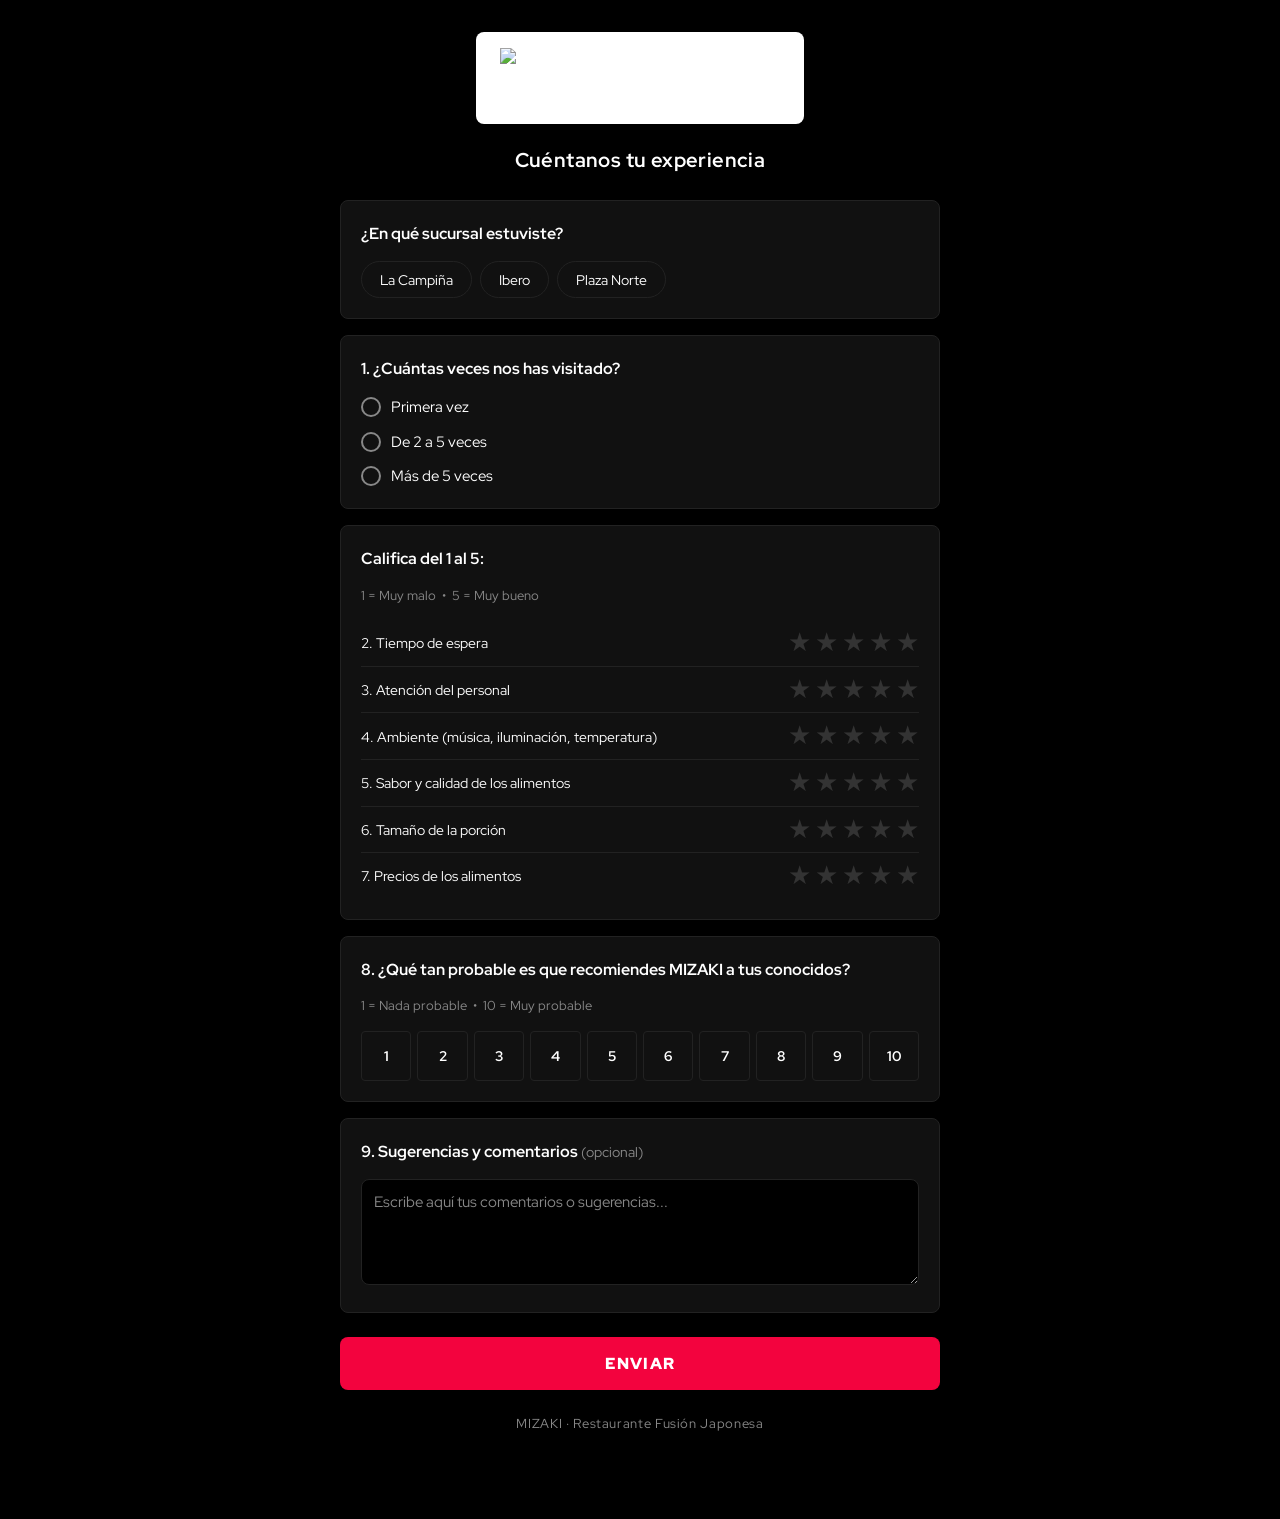
==== index.html @ 4167205d "feat: paginas de encuesta y confirmacion" ====
<!DOCTYPE html>
<html lang="es">
<head>
  <meta charset="UTF-8">
  <meta name="viewport" content="width=device-width, initial-scale=1.0">
  <meta name="robots" content="noindex">
  <title>Encuesta de Calidad — MIZAKI</title>
  <link rel="preconnect" href="https://fonts.googleapis.com">
  <link href="https://fonts.googleapis.com/css2?family=Red+Hat+Display:wght@400;500;700;900&display=swap" rel="stylesheet">
  <link rel="stylesheet" href="assets/style.css">
</head>
<body>
  <div class="survey-container">

    <header class="survey-header">
      <div class="logo-wrapper">
        <img src="assets/logo.png" alt="MIZAKI Restaurante Fusión Japonesa" class="logo">
      </div>
      <p class="tagline">Cuéntanos tu experiencia</p>
    </header>

    <main>
      <form id="survey-form" novalidate>

        <!-- Sucursal -->
        <div class="form-group">
          <label class="question-label">¿En qué sucursal estuviste?</label>
          <div class="pill-group" id="sucursal-group">
            <button type="button" class="pill" data-value="La Campiña">La Campiña</button>
            <button type="button" class="pill" data-value="Ibero">Ibero</button>
            <button type="button" class="pill" data-value="Plaza Norte">Plaza Norte</button>
          </div>
          <input type="hidden" id="sucursal">
        </div>

        <!-- P1: Visitas -->
        <div class="form-group">
          <label class="question-label">1. ¿Cuántas veces nos has visitado?</label>
          <div class="radio-group">
            <label class="radio-option">
              <input type="radio" name="visitas" value="Primera vez">
              <span class="radio-custom"></span>
              <span class="radio-text">Primera vez</span>
            </label>
            <label class="radio-option">
              <input type="radio" name="visitas" value="De 2 a 5 veces">
              <span class="radio-custom"></span>
              <span class="radio-text">De 2 a 5 veces</span>
            </label>
            <label class="radio-option">
              <input type="radio" name="visitas" value="Más de 5 veces">
              <span class="radio-custom"></span>
              <span class="radio-text">Más de 5 veces</span>
            </label>
          </div>
        </div>

        <!-- P2–P7: Estrellas -->
        <div class="form-group">
          <label class="question-label">Califica del 1 al 5:</label>
          <p class="hint">1 = Muy malo &nbsp;•&nbsp; 5 = Muy bueno</p>

          <div class="rating-row">
            <span class="rating-label">2. Tiempo de espera</span>
            <div class="stars" data-field="espera">
              <span class="star" data-value="1">★</span><span class="star" data-value="2">★</span>
              <span class="star" data-value="3">★</span><span class="star" data-value="4">★</span>
              <span class="star" data-value="5">★</span>
            </div>
          </div>
          <input type="hidden" id="espera">

          <div class="rating-row">
            <span class="rating-label">3. Atención del personal</span>
            <div class="stars" data-field="personal">
              <span class="star" data-value="1">★</span><span class="star" data-value="2">★</span>
              <span class="star" data-value="3">★</span><span class="star" data-value="4">★</span>
              <span class="star" data-value="5">★</span>
            </div>
          </div>
          <input type="hidden" id="personal">

          <div class="rating-row">
            <span class="rating-label">4. Ambiente (música, iluminación, temperatura)</span>
            <div class="stars" data-field="ambiente">
              <span class="star" data-value="1">★</span><span class="star" data-value="2">★</span>
              <span class="star" data-value="3">★</span><span class="star" data-value="4">★</span>
              <span class="star" data-value="5">★</span>
            </div>
          </div>
          <input type="hidden" id="ambiente">

          <div class="rating-row">
            <span class="rating-label">5. Sabor y calidad de los alimentos</span>
            <div class="stars" data-field="sabor">
              <span class="star" data-value="1">★</span><span class="star" data-value="2">★</span>
              <span class="star" data-value="3">★</span><span class="star" data-value="4">★</span>
              <span class="star" data-value="5">★</span>
            </div>
          </div>
          <input type="hidden" id="sabor">

          <div class="rating-row">
            <span class="rating-label">6. Tamaño de la porción</span>
            <div class="stars" data-field="porcion">
              <span class="star" data-value="1">★</span><span class="star" data-value="2">★</span>
              <span class="star" data-value="3">★</span><span class="star" data-value="4">★</span>
              <span class="star" data-value="5">★</span>
            </div>
          </div>
          <input type="hidden" id="porcion">

          <div class="rating-row">
            <span class="rating-label">7. Precios de los alimentos</span>
            <div class="stars" data-field="precios">
              <span class="star" data-value="1">★</span><span class="star" data-value="2">★</span>
              <span class="star" data-value="3">★</span><span class="star" data-value="4">★</span>
              <span class="star" data-value="5">★</span>
            </div>
          </div>
          <input type="hidden" id="precios">
        </div>

        <!-- P8: NPS -->
        <div class="form-group">
          <label class="question-label">8. ¿Qué tan probable es que recomiendes MIZAKI a tus conocidos?</label>
          <p class="hint">1 = Nada probable &nbsp;•&nbsp; 10 = Muy probable</p>
          <div class="nps-grid">
            <button type="button" class="nps-btn" data-value="1">1</button>
            <button type="button" class="nps-btn" data-value="2">2</button>
            <button type="button" class="nps-btn" data-value="3">3</button>
            <button type="button" class="nps-btn" data-value="4">4</button>
            <button type="button" class="nps-btn" data-value="5">5</button>
            <button type="button" class="nps-btn" data-value="6">6</button>
            <button type="button" class="nps-btn" data-value="7">7</button>
            <button type="button" class="nps-btn" data-value="8">8</button>
            <button type="button" class="nps-btn" data-value="9">9</button>
            <button type="button" class="nps-btn" data-value="10">10</button>
          </div>
          <input type="hidden" id="nps">
        </div>

        <!-- P9: Comentarios -->
        <div class="form-group">
          <label class="question-label" for="comentario">
            9. Sugerencias y comentarios <span class="optional">(opcional)</span>
          </label>
          <textarea id="comentario" class="textarea-field" rows="4"
            placeholder="Escribe aquí tus comentarios o sugerencias..."></textarea>
        </div>

        <p id="error-msg" class="error-msg" style="display:none"></p>

        <button type="submit" class="btn-submit">ENVIAR</button>
      </form>
    </main>

    <footer class="survey-footer">
      <p>MIZAKI · Restaurante Fusión Japonesa</p>
    </footer>
  </div>

  <script src="assets/survey.js"></script>
</body>
</html>
---- assets/style.css ----
/* === Variables === */
:root {
  --bg:        #000000;
  --surface:   #111111;
  --border:    #222222;
  --accent:    #F3033E;
  --text:      #FFFFFF;
  --muted:     #888888;
  --star-off:  #333333;
  --font:      'Red Hat Display', sans-serif;
  --radius:    8px;
  --max-w:     640px;
  --text-on-accent: #ffffff;
  --surface-hover: #1a1a1a;
}

/* === Reset === */
*, *::before, *::after { box-sizing: border-box; margin: 0; padding: 0; }

/* === Base === */
body {
  background: var(--bg);
  color: var(--text);
  font-family: var(--font);
  font-size: 16px;
  line-height: 1.6;
  min-height: 100vh;
}

/* === Survey layout === */
.survey-container {
  max-width: var(--max-w);
  margin: 0 auto;
  padding: 0 20px 60px;
}

.survey-header {
  text-align: center;
  padding: 32px 0 24px;
}

.logo-wrapper {
  background: #fff;
  display: inline-block;
  padding: 16px 24px;
  border-radius: var(--radius);
  margin-bottom: 20px;
}

.logo { height: 60px; width: auto; display: block; }

.tagline {
  font-size: 1.25rem;
  font-weight: 700;
  letter-spacing: 0.02em;
}

/* === Form group === */
.form-group {
  background: var(--surface);
  border: 1px solid var(--border);
  border-radius: var(--radius);
  padding: 20px;
  margin-bottom: 16px;
}

.question-label {
  display: block;
  font-weight: 700;
  font-size: 1rem;
  margin-bottom: 14px;
}

.optional { font-weight: 400; color: var(--muted); font-size: .875rem; }
.hint { font-size: .8rem; color: var(--muted); margin-bottom: 14px; }

/* === Pills (sucursal) === */
.pill-group { display: flex; flex-wrap: wrap; gap: 8px; }

.pill {
  padding: 8px 18px;
  background: transparent;
  border: 1.5px solid var(--border);
  border-radius: 50px;
  color: var(--text);
  font-family: var(--font);
  font-size: .9rem;
  cursor: pointer;
  transition: all .15s ease;
}
.pill:hover { border-color: var(--accent); color: var(--accent); }
.pill.active { background: var(--accent); border-color: var(--accent); color: var(--text-on-accent); font-weight: 700; }
.pill:focus-visible { outline: 2px solid var(--accent); outline-offset: 2px; }

/* === Radios === */
.radio-group { display: flex; flex-direction: column; gap: 10px; }

.radio-option { display: flex; align-items: center; gap: 10px; cursor: pointer; }
.radio-option input[type="radio"] { display: none; }

.radio-custom {
  width: 20px; height: 20px;
  border-radius: 50%;
  border: 2px solid var(--muted);
  flex-shrink: 0;
  transition: all .15s ease;
  position: relative;
}

.radio-option input[type="radio"]:checked + .radio-custom {
  border-color: var(--accent);
  background: var(--accent);
}

.radio-option input[type="radio"]:checked + .radio-custom::after {
  content: '';
  position: absolute;
  width: 8px; height: 8px;
  background: var(--text-on-accent);
  border-radius: 50%;
  top: 50%; left: 50%;
  transform: translate(-50%, -50%);
}

.radio-text { font-size: .95rem; }

/* === Star ratings === */
.rating-row {
  display: flex;
  align-items: center;
  justify-content: space-between;
  padding: 10px 0;
  border-bottom: 1px solid var(--border);
}
.rating-row:last-of-type { border-bottom: none; }

.rating-label { font-size: .9rem; flex: 1; }

.stars { display: flex; gap: 4px; }

.star {
  font-size: 1.6rem;
  cursor: pointer;
  color: var(--star-off);
  transition: color .1s ease;
  user-select: none;
  line-height: 1;
}
.star.active { color: var(--accent); }

/* === NPS grid === */
.nps-grid {
  display: grid;
  grid-template-columns: repeat(10, 1fr);
  gap: 6px;
  margin-top: 10px;
}

.nps-btn {
  aspect-ratio: 1;
  background: transparent;
  border: 1.5px solid var(--border);
  border-radius: 4px;
  color: var(--text);
  font-family: var(--font);
  font-size: .85rem;
  font-weight: 700;
  cursor: pointer;
  transition: all .15s ease;
}
.nps-btn:hover { border-color: var(--accent); color: var(--accent); }
.nps-btn.active { background: var(--accent); border-color: var(--accent); color: var(--text-on-accent); }
.nps-btn:focus-visible { outline: 2px solid var(--accent); outline-offset: 2px; }

/* === Textarea === */
.textarea-field {
  width: 100%;
  background: var(--bg);
  border: 1.5px solid var(--border);
  border-radius: var(--radius);
  color: var(--text);
  font-family: var(--font);
  font-size: .95rem;
  padding: 12px;
  resize: vertical;
  transition: border-color .15s ease;
}
.textarea-field:focus { outline: none; border-color: var(--accent); }
.textarea-field:focus-visible { outline: 2px solid var(--accent); outline-offset: 0; }
.textarea-field::placeholder { color: var(--muted); }

/* === Error === */
.error-msg {
  background: rgba(243,3,62,.1);
  border: 1px solid var(--accent);
  border-radius: var(--radius);
  color: var(--accent);
  padding: 12px 16px;
  margin-bottom: 16px;
  font-size: .9rem;
}

/* === Submit === */
.btn-submit {
  width: 100%;
  padding: 16px;
  background: var(--accent);
  border: none;
  border-radius: var(--radius);
  color: #fff;
  font-family: var(--font);
  font-size: 1rem;
  font-weight: 900;
  letter-spacing: .08em;
  cursor: pointer;
  transition: opacity .15s ease;
  margin-top: 8px;
}
.btn-submit:hover { opacity: .9; }
.btn-submit:focus-visible { outline: 2px solid var(--accent); outline-offset: 2px; }
.btn-submit:disabled { opacity: .5; cursor: not-allowed; }

/* === Footer === */
.survey-footer {
  text-align: center;
  padding: 24px 0;
  color: var(--muted);
  font-size: .8rem;
  letter-spacing: .05em;
}

/* === Thank you page === */
.thanks-container {
  min-height: 100vh;
  display: flex;
  flex-direction: column;
  align-items: center;
  justify-content: center;
  text-align: center;
  padding: 40px 20px;
}
.thanks-container .logo-wrapper { margin-bottom: 32px; }
.checkmark { font-size: 4rem; color: var(--accent); margin-bottom: 16px; }
.thanks-content h1 { font-size: 1.75rem; font-weight: 900; margin-bottom: 12px; }
.thanks-content p { color: var(--muted); margin-bottom: 8px; }
.subtext { font-style: italic; }

/* === Admin === */
.admin-body { background: #0a0a0a; }

.admin-container {
  max-width: 1200px;
  margin: 0 auto;
  padding: 0 20px 60px;
}

.admin-header {
  display: flex;
  align-items: center;
  gap: 16px;
  padding: 20px 0;
  border-bottom: 1px solid var(--border);
  margin-bottom: 24px;
}

.logo-wrapper--small { padding: 8px 12px; }
.logo--small { height: 36px; }

.admin-title { flex: 1; font-size: 1.25rem; font-weight: 700; }

.btn-logout {
  background: transparent;
  border: 1px solid var(--border);
  border-radius: var(--radius);
  color: var(--muted);
  font-family: var(--font);
  font-size: .8rem;
  padding: 6px 14px;
  cursor: pointer;
}
.btn-logout:hover { border-color: var(--accent); color: var(--accent); }
.btn-logout:focus-visible { outline: 2px solid var(--accent); outline-offset: 2px; }

/* Stats bar */
.stats-bar {
  display: grid;
  grid-template-columns: repeat(3, 1fr);
  gap: 12px;
  margin-bottom: 20px;
}

.stat-card {
  background: var(--surface);
  border: 1px solid var(--border);
  border-radius: var(--radius);
  padding: 16px;
  text-align: center;
}

.stat-value { display: block; font-size: 2rem; font-weight: 900; color: var(--accent); }
.stat-label { font-size: .8rem; color: var(--muted); }

/* Filter */
.filter-bar { display: flex; align-items: center; gap: 10px; margin-bottom: 16px; font-size: .9rem; }

.branch-select {
  background: var(--surface);
  border: 1px solid var(--border);
  border-radius: var(--radius);
  color: var(--text);
  font-family: var(--font);
  font-size: .9rem;
  padding: 6px 12px;
}

/* View toggle */
.view-toggle { display: flex; gap: 8px; margin-bottom: 20px; }

.toggle-btn {
  padding: 8px 20px;
  background: transparent;
  border: 1px solid var(--border);
  border-radius: var(--radius);
  color: var(--muted);
  font-family: var(--font);
  font-size: .9rem;
  cursor: pointer;
}
.toggle-btn.active { background: var(--accent); border-color: var(--accent); color: var(--text-on-accent); font-weight: 700; }
.toggle-btn:focus-visible { outline: 2px solid var(--accent); outline-offset: 2px; }

/* Charts */
.charts-grid { display: grid; grid-template-columns: 1fr 1fr; gap: 16px; margin-bottom: 16px; }

.chart-card {
  background: var(--surface);
  border: 1px solid var(--border);
  border-radius: var(--radius);
  padding: 20px;
}

.chart-card h3, .comments-card h3 {
  font-size: .9rem;
  font-weight: 700;
  margin-bottom: 16px;
  color: var(--muted);
  text-transform: uppercase;
  letter-spacing: .05em;
}

/* Comments */
.comments-card {
  background: var(--surface);
  border: 1px solid var(--border);
  border-radius: var(--radius);
  padding: 20px;
  margin-bottom: 16px;
}

.comments-list { list-style: none; display: flex; flex-direction: column; gap: 12px; }

.comment-item {
  padding: 12px;
  background: var(--bg);
  border-radius: var(--radius);
  border-left: 3px solid var(--accent);
}

.comment-branch {
  display: inline-block;
  font-size: .75rem;
  background: var(--accent);
  color: #fff;
  padding: 2px 8px;
  border-radius: 50px;
  margin-bottom: 6px;
  font-weight: 700;
}

.comment-text { display: block; font-size: .9rem; margin-bottom: 4px; }
.comment-date { font-size: .75rem; color: var(--muted); }
.no-comments { color: var(--muted); font-size: .9rem; text-align: center; padding: 20px; }

/* Table */
.table-wrapper {
  background: var(--surface);
  border: 1px solid var(--border);
  border-radius: var(--radius);
  overflow-x: auto;
}

table { width: 100%; border-collapse: collapse; font-size: .85rem; }

th {
  background: var(--bg);
  color: var(--muted);
  text-align: left;
  padding: 12px 10px;
  font-size: .75rem;
  text-transform: uppercase;
  letter-spacing: .05em;
  border-bottom: 1px solid var(--border);
  white-space: nowrap;
}

td { padding: 10px; border-bottom: 1px solid var(--border); white-space: nowrap; }

.response-row { cursor: pointer; }
.response-row:hover td { background: var(--surface-hover); }

.detail-content {
  background: #0d0d0d;
  color: var(--muted);
  font-size: .85rem;
  white-space: normal;
  padding: 12px 16px !important;
}

/* States */
.loading-state, .error-state { text-align: center; padding: 60px 20px; color: var(--muted); }
.error-state { color: var(--accent); }

/* === Responsive === */
@media (max-width: 600px) {
  .nps-grid { grid-template-columns: repeat(5, 1fr); }
  .rating-row { flex-direction: column; align-items: flex-start; gap: 8px; }
  .charts-grid { grid-template-columns: 1fr; }
  .stats-bar { grid-template-columns: 1fr; }
  .admin-header { flex-wrap: wrap; }
}
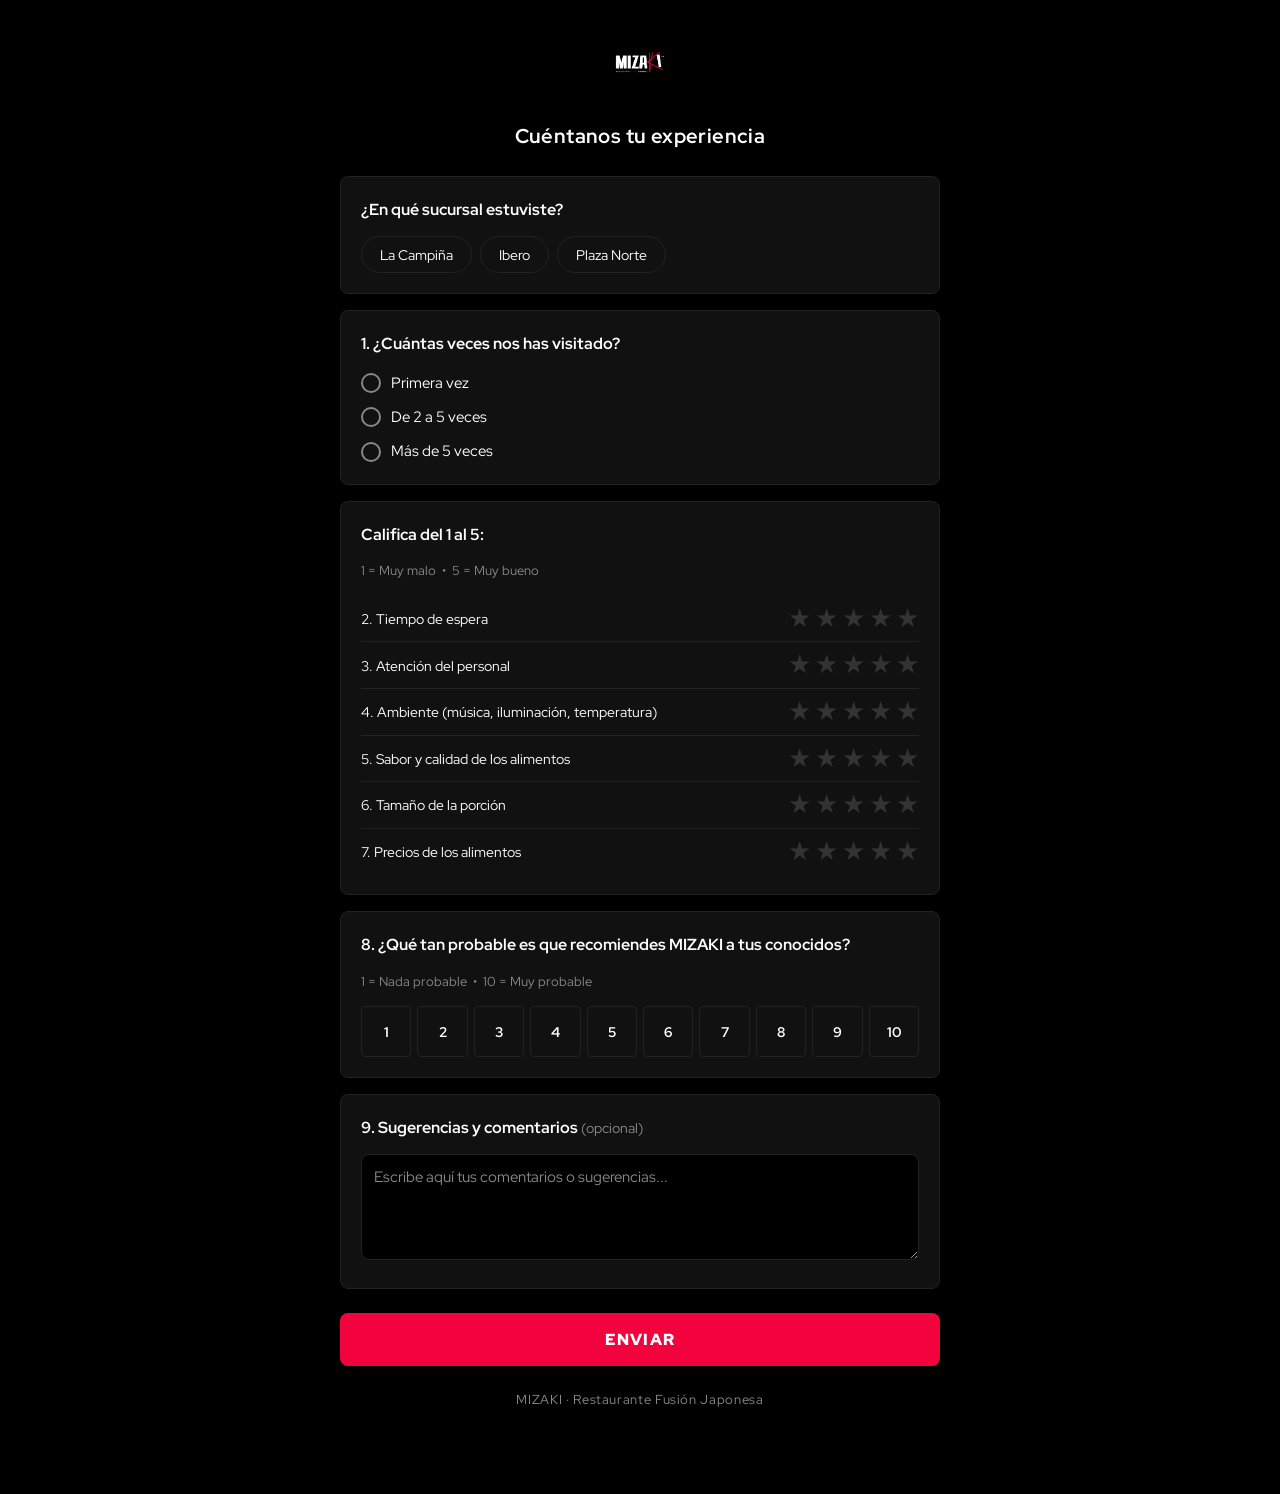
==== commit 0e059405: "feat: add MIZAKI K favicon for browser tab Co-Authored-By: Claude Sonnet 4.6 <noreply@anthropic.com>" ====
--- a/index.html
+++ b/index.html
@@ -7,6 +7,7 @@
   <title>Encuesta de Calidad — MIZAKI</title>
   <link rel="preconnect" href="https://fonts.googleapis.com">
   <link href="https://fonts.googleapis.com/css2?family=Red+Hat+Display:wght@400;500;700;900&display=swap" rel="stylesheet">
+  <link rel="icon" type="image/png" href="assets/favicon.png">
   <link rel="stylesheet" href="assets/style.css">
 </head>
 <body>
--- a/assets/style.css
+++ b/assets/style.css
@@ -40,10 +40,7 @@
 }
 
 .logo-wrapper {
-  background: #fff;
   display: inline-block;
-  padding: 16px 24px;
-  border-radius: var(--radius);
   margin-bottom: 20px;
 }
 
@@ -263,7 +260,7 @@
   margin-bottom: 24px;
 }
 
-.logo-wrapper--small { padding: 8px 12px; }
+.logo-wrapper--small { padding: 0; }
 .logo--small { height: 36px; }
 
 .admin-title { flex: 1; font-size: 1.25rem; font-weight: 700; }
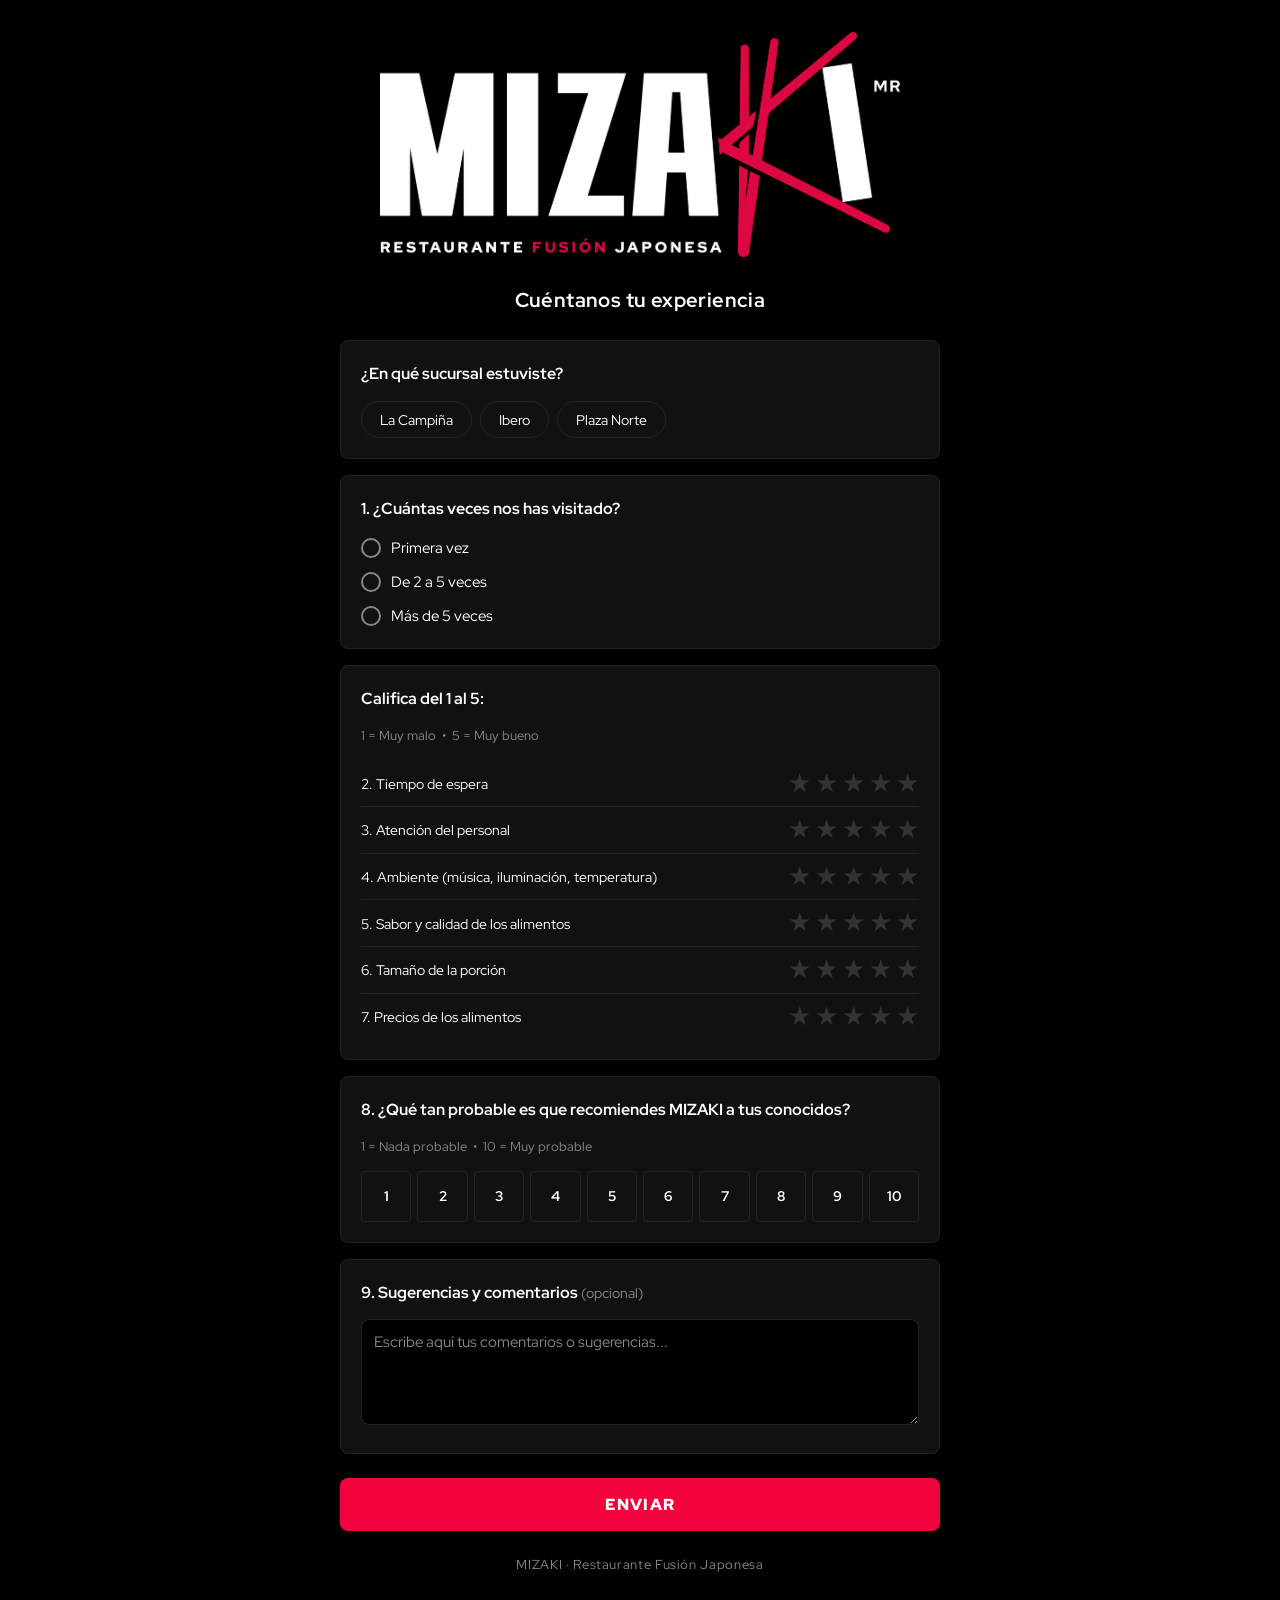
==== commit 5bd10c0e: "style: force logo to full width with cache bust Co-Authored-By: Claude Sonnet 4.6 <noreply@anthropic" ====
--- a/index.html
+++ b/index.html
@@ -8,7 +8,7 @@
   <link rel="preconnect" href="https://fonts.googleapis.com">
   <link href="https://fonts.googleapis.com/css2?family=Red+Hat+Display:wght@400;500;700;900&display=swap" rel="stylesheet">
   <link rel="icon" type="image/png" href="assets/favicon.png">
-  <link rel="stylesheet" href="assets/style.css">
+  <link rel="stylesheet" href="assets/style.css?v=5">
 </head>
 <body>
   <div class="survey-container">
--- a/assets/style.css
+++ b/assets/style.css
@@ -44,7 +44,7 @@
   margin-bottom: 20px;
 }
 
-.logo { height: 60px; width: auto; display: block; }
+.logo { width: 100% !important; max-width: 520px !important; height: auto !important; display: block !important; margin: 0 auto !important; }
 
 .tagline {
   font-size: 1.25rem;
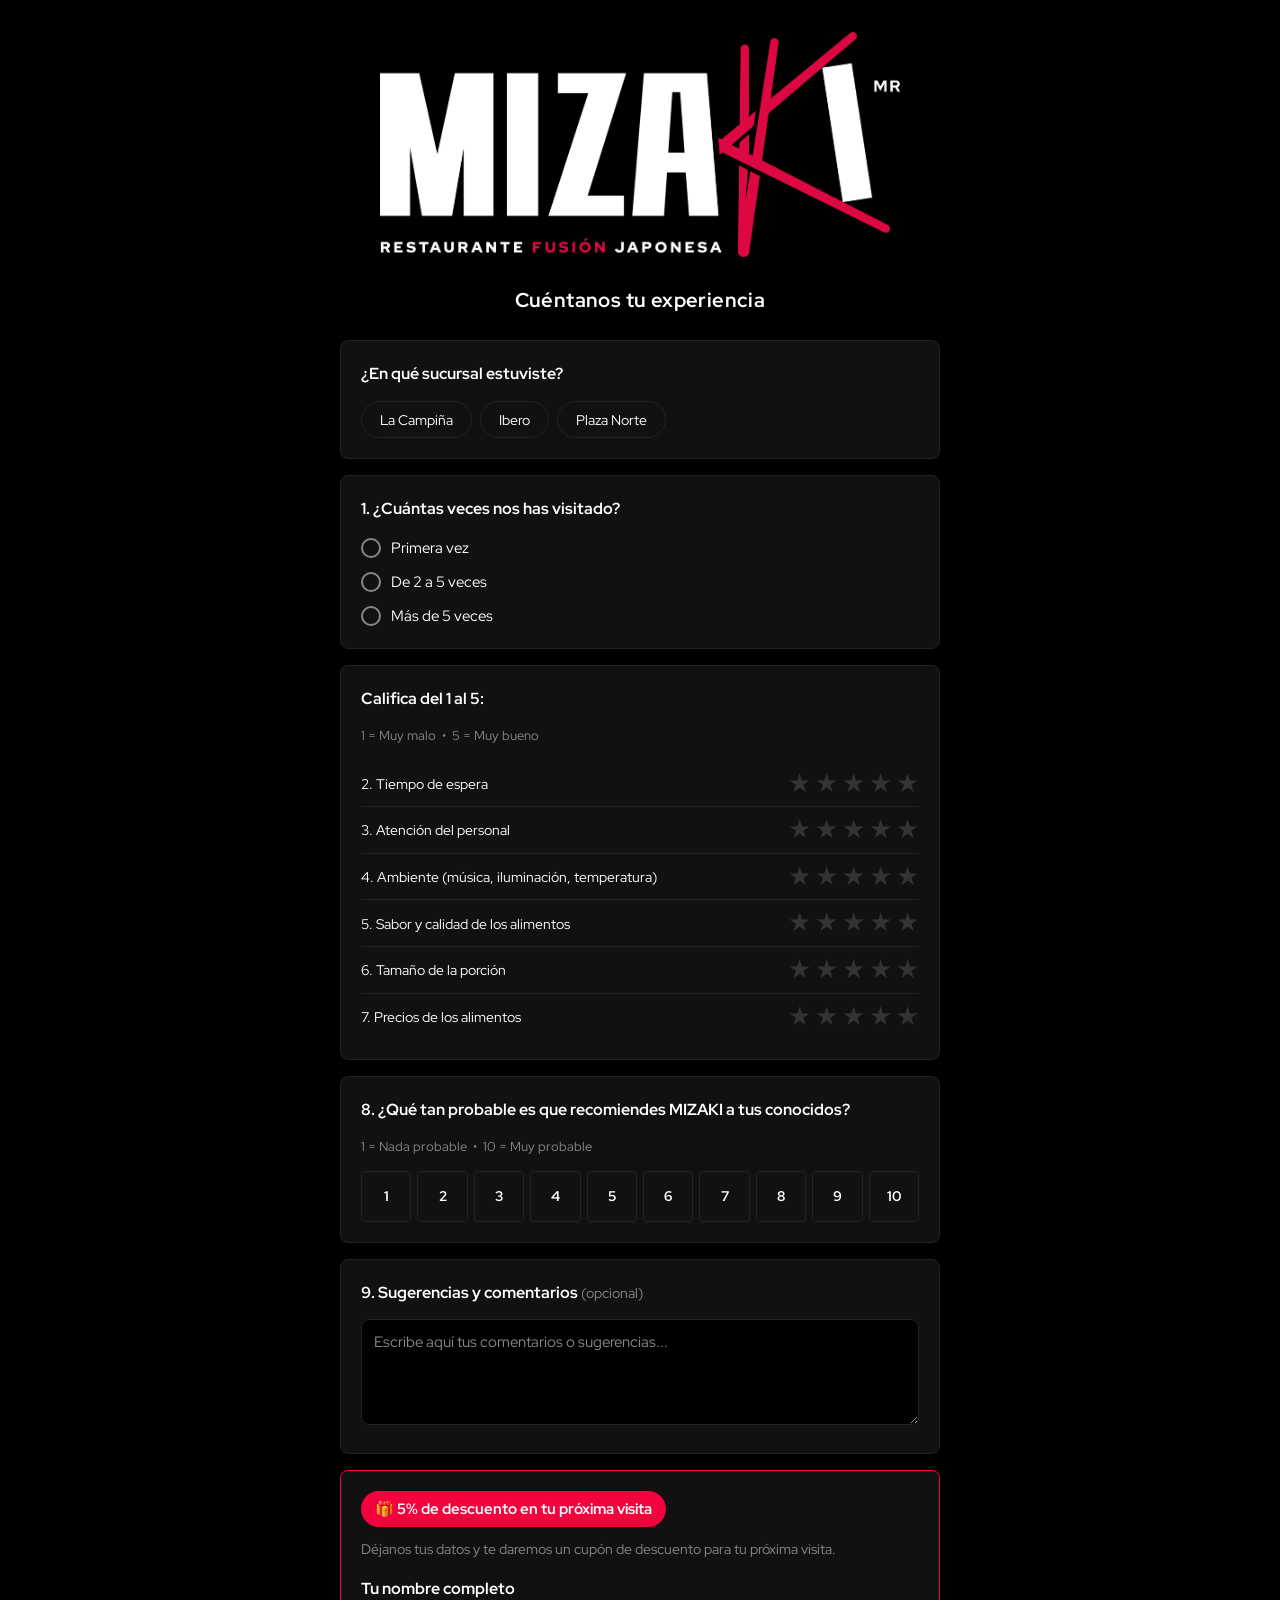
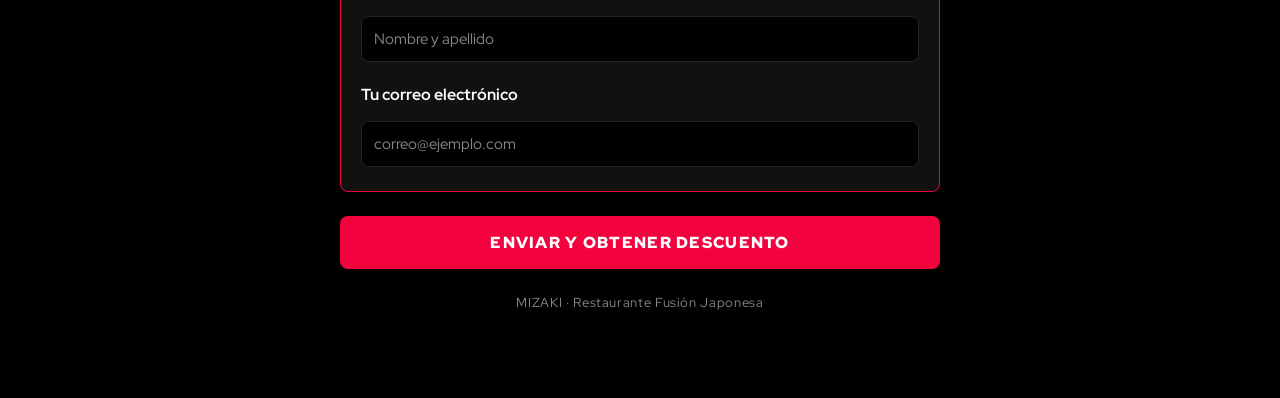
==== commit a22aa2bd: "feat: add name/email fields and 5% discount section to survey Co-Authored-By: Claude Sonnet 4.6 <nor" ====
--- a/index.html
+++ b/index.html
@@ -150,9 +150,23 @@
             placeholder="Escribe aquí tus comentarios o sugerencias..."></textarea>
         </div>
 
+        <!-- Descuento 5% -->
+        <div class="form-group discount-group">
+          <div class="discount-badge">🎁 5% de descuento en tu próxima visita</div>
+          <p class="discount-text">Déjanos tus datos y te daremos un cupón de descuento para tu próxima visita.</p>
+
+          <label class="question-label" for="nombre">Tu nombre completo</label>
+          <input type="text" id="nombre" class="input-field"
+            placeholder="Nombre y apellido" autocomplete="name">
+
+          <label class="question-label" for="correo" style="margin-top:16px">Tu correo electrónico</label>
+          <input type="email" id="correo" class="input-field"
+            placeholder="correo@ejemplo.com" autocomplete="email">
+        </div>
+
         <p id="error-msg" class="error-msg" style="display:none"></p>
 
-        <button type="submit" class="btn-submit">ENVIAR</button>
+        <button type="submit" class="btn-submit">ENVIAR Y OBTENER DESCUENTO</button>
       </form>
     </main>
 
--- a/assets/style.css
+++ b/assets/style.css
@@ -186,6 +186,41 @@
 .textarea-field:focus-visible { outline: 2px solid var(--accent); outline-offset: 0; }
 .textarea-field::placeholder { color: var(--muted); }
 
+/* === Text/Email Input === */
+.input-field {
+  width: 100%;
+  background: var(--bg);
+  border: 1.5px solid var(--border);
+  border-radius: var(--radius);
+  color: var(--text);
+  font-family: var(--font);
+  font-size: .95rem;
+  padding: 12px;
+  transition: border-color .15s ease;
+  margin-bottom: 4px;
+}
+.input-field:focus { outline: none; border-color: var(--accent); }
+.input-field:focus-visible { outline: 2px solid var(--accent); outline-offset: 0; }
+.input-field::placeholder { color: var(--muted); }
+
+/* === Discount block === */
+.discount-group { border: 1.5px solid var(--accent) !important; }
+.discount-badge {
+  display: inline-block;
+  background: var(--accent);
+  color: #fff;
+  font-weight: 700;
+  font-size: .95rem;
+  padding: 6px 14px;
+  border-radius: 20px;
+  margin-bottom: 10px;
+}
+.discount-text {
+  color: var(--muted);
+  font-size: .9rem;
+  margin-bottom: 16px;
+}
+
 /* === Error === */
 .error-msg {
   background: rgba(243,3,62,.1);
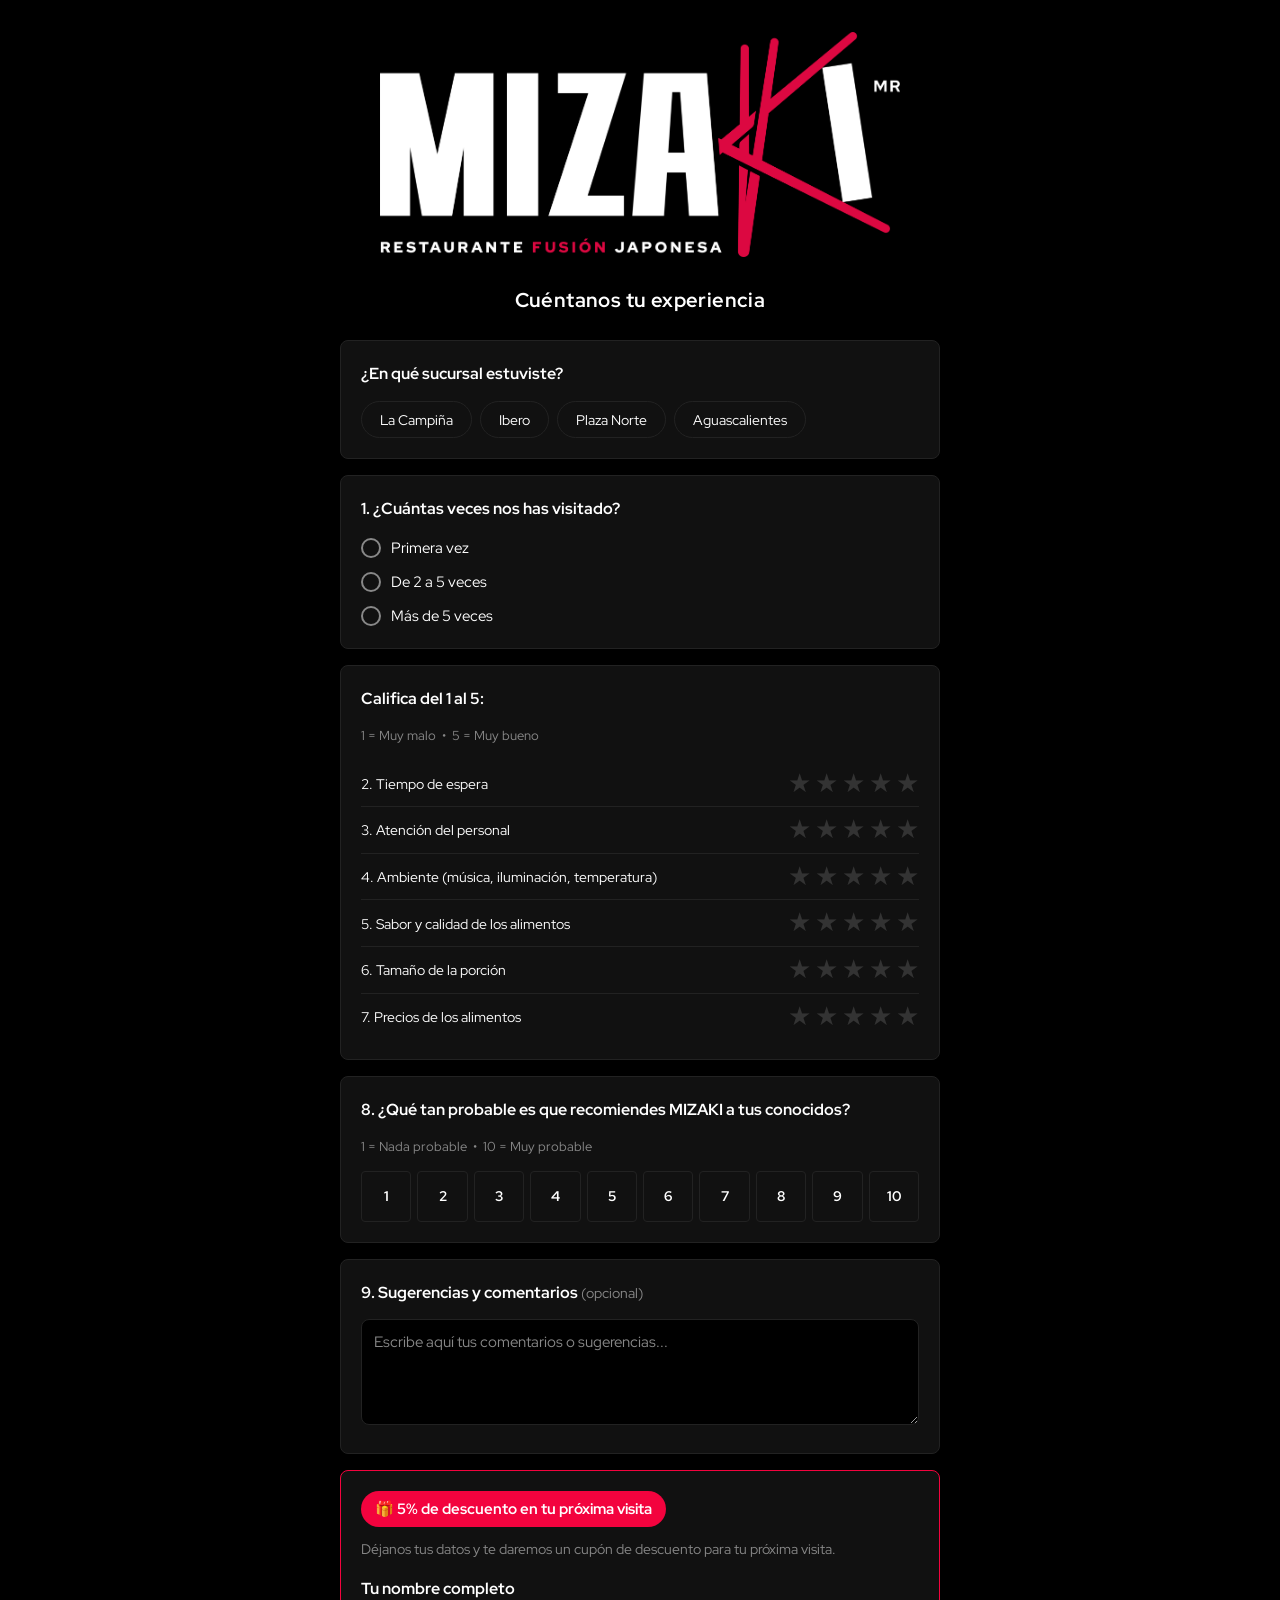
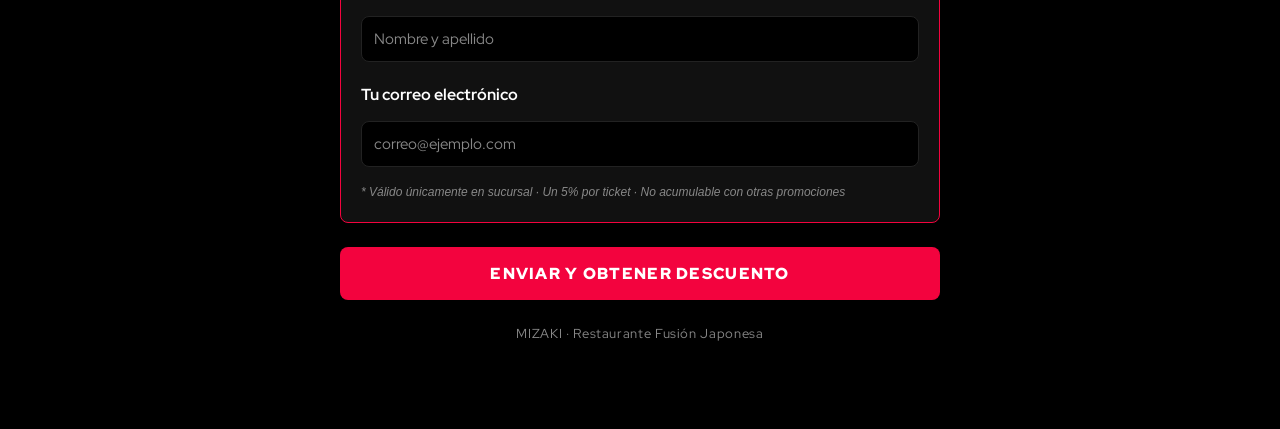
==== commit 40f48637: "feat: add Aguascalientes branch and discount terms text Co-Authored-By: Claude Sonnet 4.6 <noreply@a" ====
--- a/index.html
+++ b/index.html
@@ -30,6 +30,7 @@
             <button type="button" class="pill" data-value="La Campiña">La Campiña</button>
             <button type="button" class="pill" data-value="Ibero">Ibero</button>
             <button type="button" class="pill" data-value="Plaza Norte">Plaza Norte</button>
+            <button type="button" class="pill" data-value="Aguascalientes">Aguascalientes</button>
           </div>
           <input type="hidden" id="sucursal">
         </div>
@@ -162,6 +163,8 @@
           <label class="question-label" for="correo" style="margin-top:16px">Tu correo electrónico</label>
           <input type="email" id="correo" class="input-field"
             placeholder="correo@ejemplo.com" autocomplete="email">
+
+          <p class="discount-terms">* Válido únicamente en sucursal · Un 5% por ticket · No acumulable con otras promociones</p>
         </div>
 
         <p id="error-msg" class="error-msg" style="display:none"></p>
--- a/assets/style.css
+++ b/assets/style.css
@@ -220,6 +220,13 @@
   font-size: .9rem;
   margin-bottom: 16px;
 }
+.discount-terms {
+  font-size: .75rem;
+  color: var(--muted);
+  margin-top: 12px;
+  margin-bottom: 0;
+  font-style: italic;
+}
 
 /* === Error === */
 .error-msg {
@@ -276,6 +283,17 @@
 .thanks-content h1 { font-size: 1.75rem; font-weight: 900; margin-bottom: 12px; }
 .thanks-content p { color: var(--muted); margin-bottom: 8px; }
 .subtext { font-style: italic; }
+.discount-notice {
+  background: rgba(243,3,62,.08);
+  border: 1.5px solid var(--accent);
+  border-radius: var(--radius);
+  padding: 16px 20px;
+  margin: 20px 0;
+  max-width: 360px;
+}
+.discount-icon { font-size: 1.5rem; display: block; margin-bottom: 6px; }
+.discount-notice strong { display: block; font-size: 1rem; margin-bottom: 6px; color: var(--text); }
+.discount-notice p { font-size: .85rem; color: var(--muted); margin: 0; }
 
 /* === Admin === */
 .admin-body { background: #0a0a0a; }
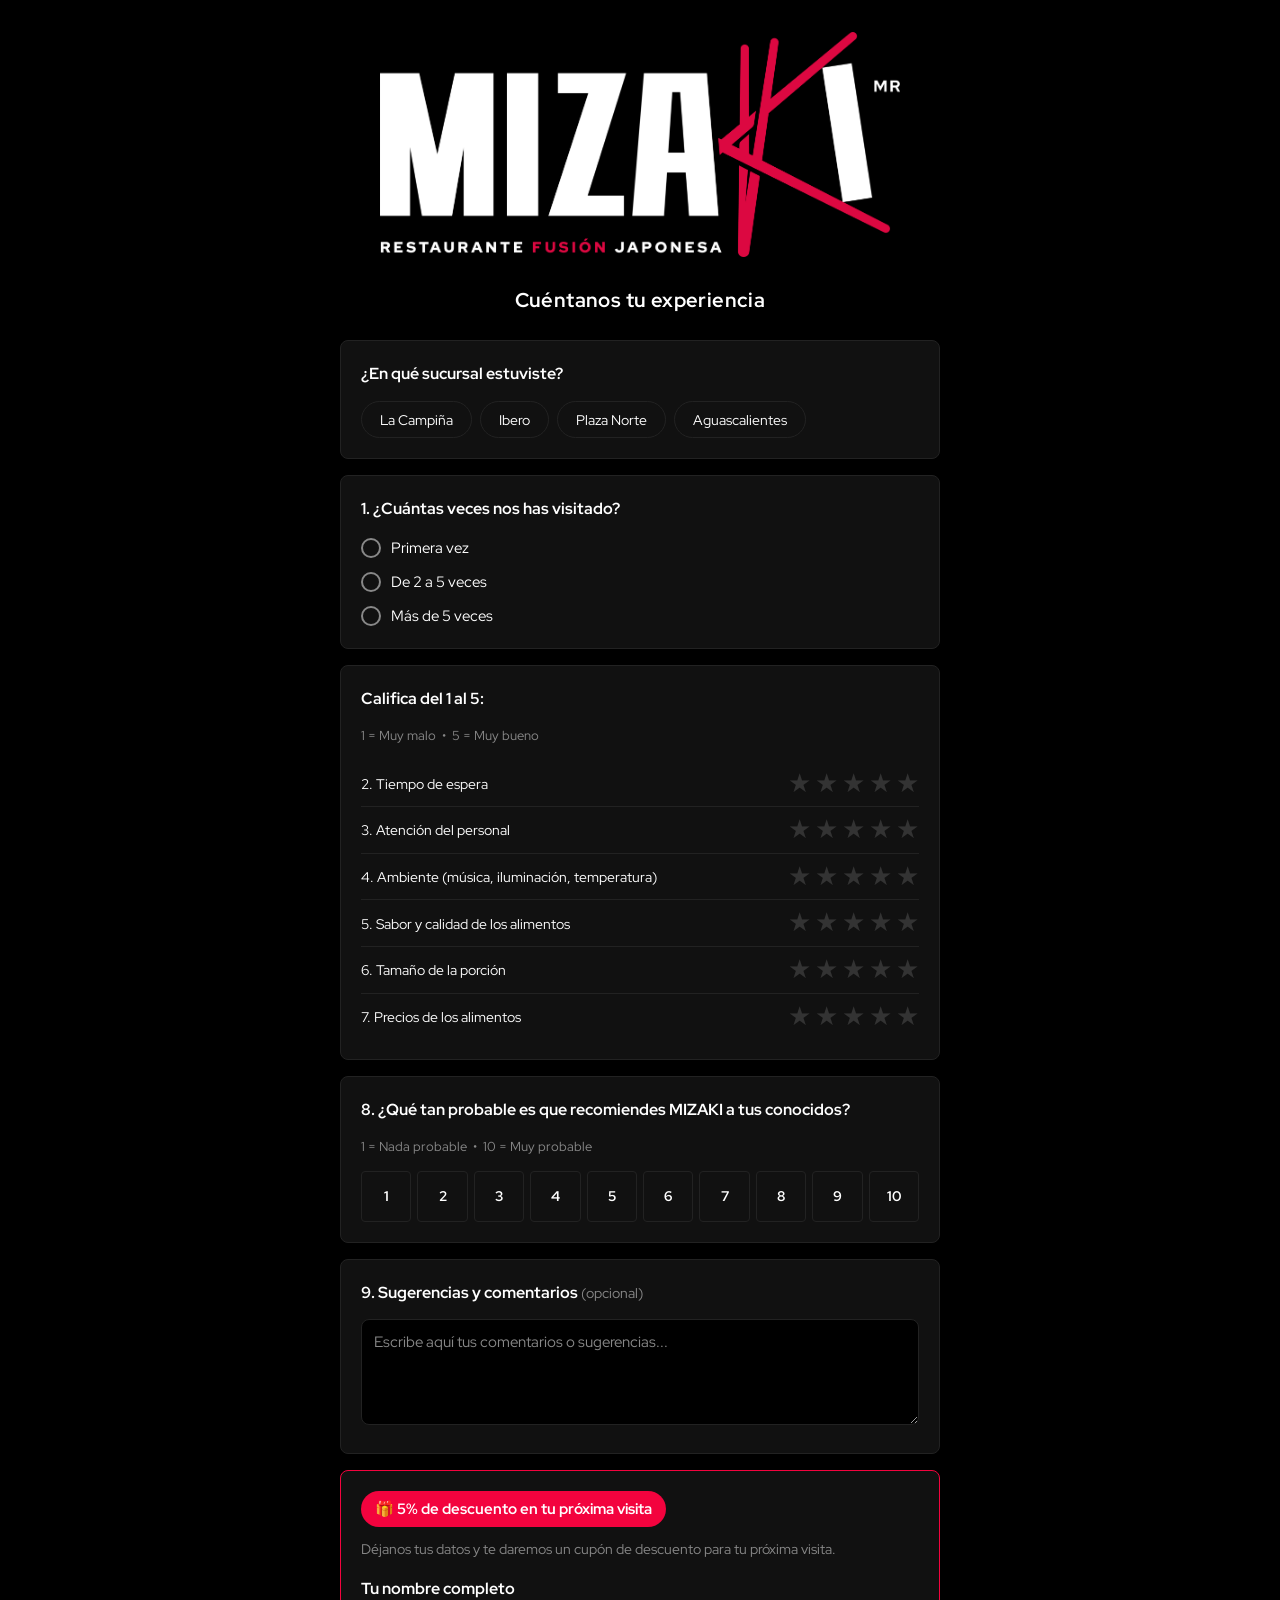
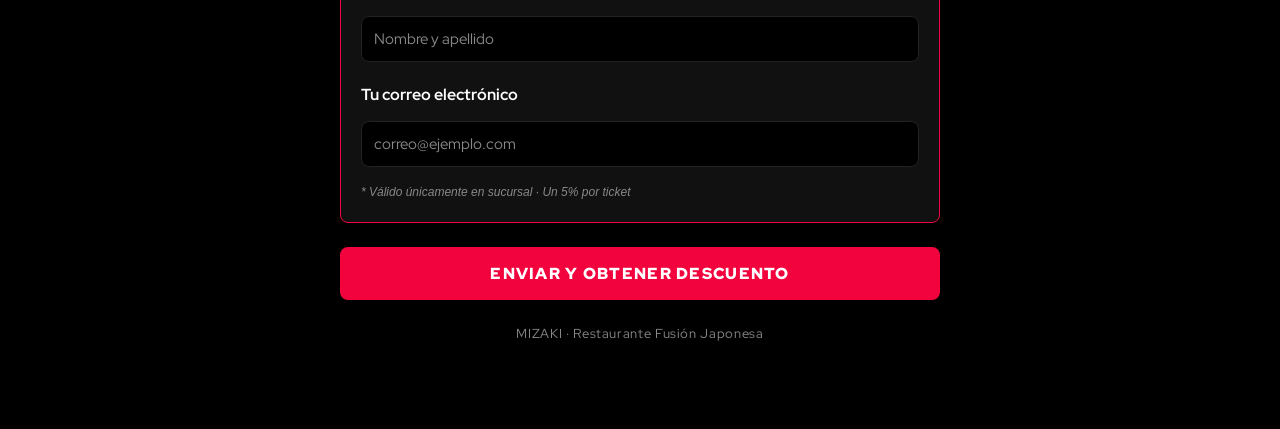
==== commit 1a81ea1f: "style: remove 'no acumulable' from discount terms Co-Authored-By: Claude Sonnet 4.6 <noreply@anthrop" ====
--- a/index.html
+++ b/index.html
@@ -164,7 +164,7 @@
           <input type="email" id="correo" class="input-field"
             placeholder="correo@ejemplo.com" autocomplete="email">
 
-          <p class="discount-terms">* Válido únicamente en sucursal · Un 5% por ticket · No acumulable con otras promociones</p>
+          <p class="discount-terms">* Válido únicamente en sucursal · Un 5% por ticket</p>
         </div>
 
         <p id="error-msg" class="error-msg" style="display:none"></p>
